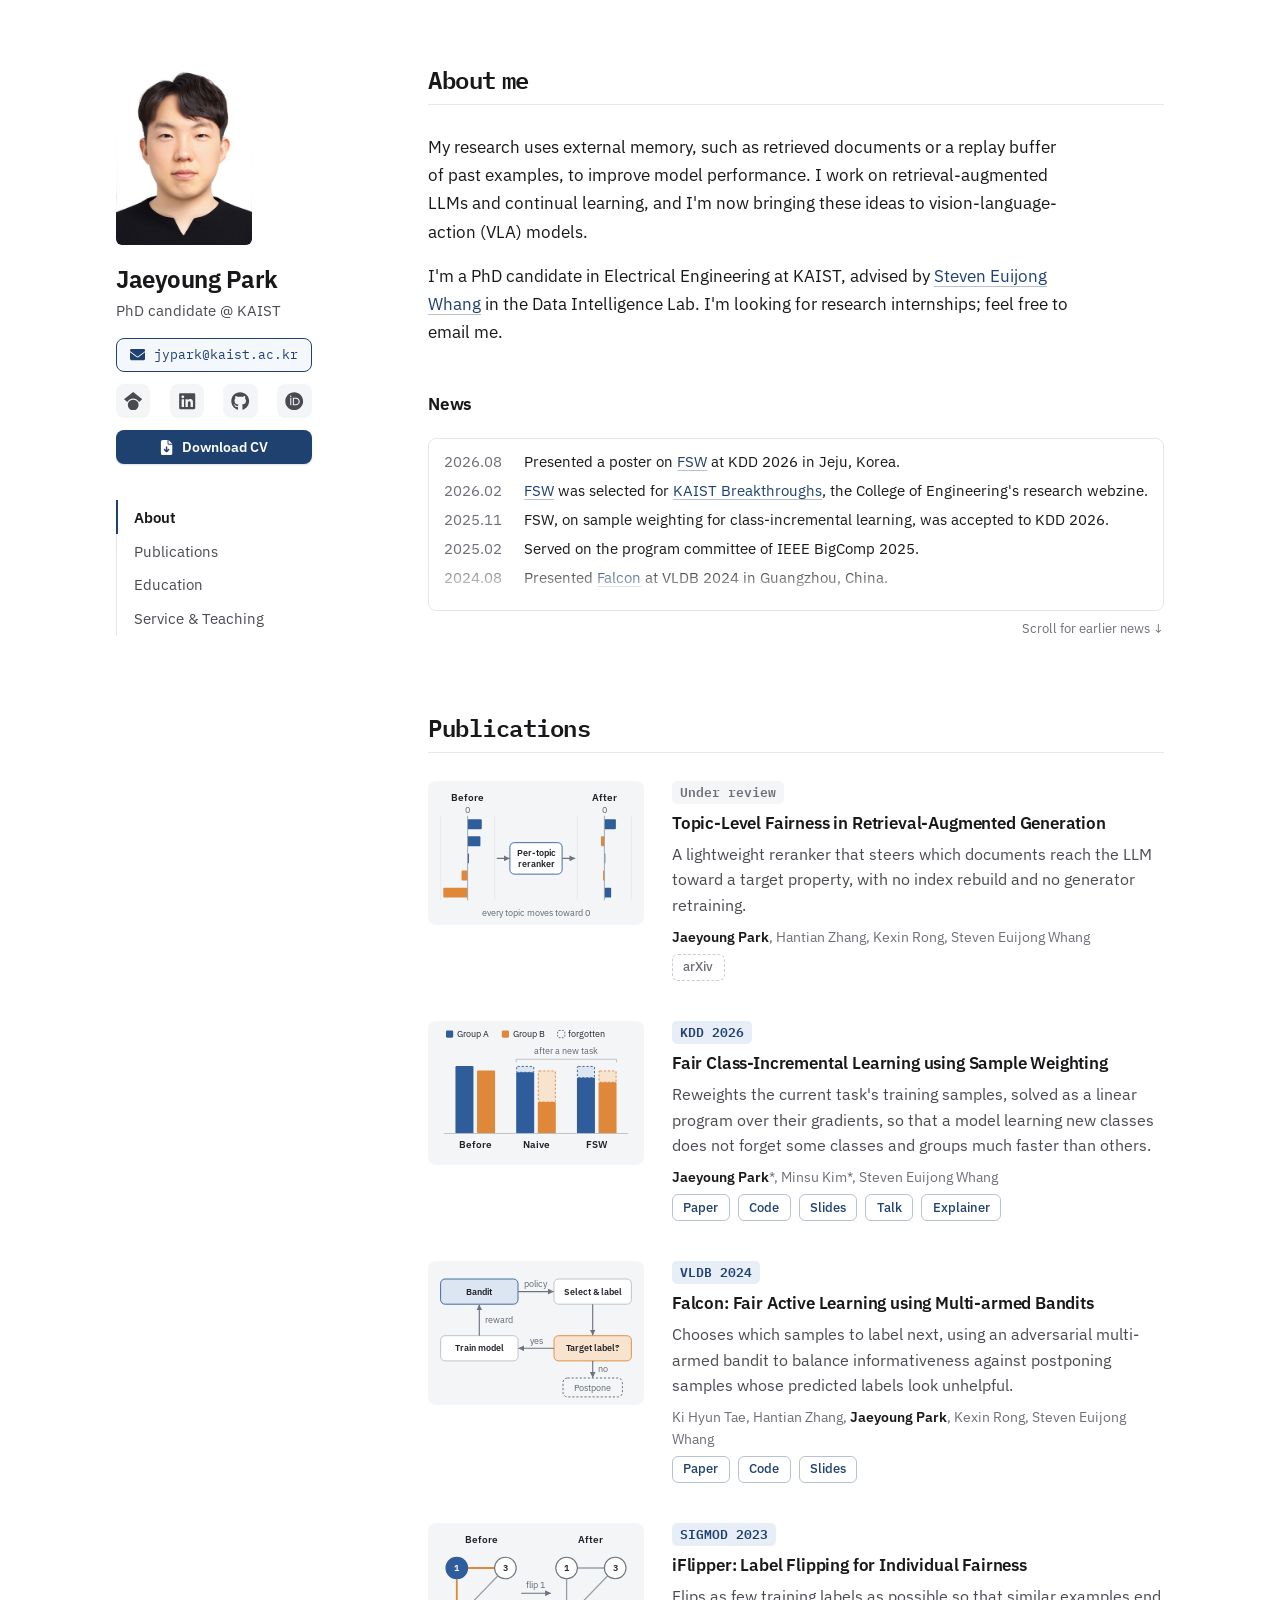
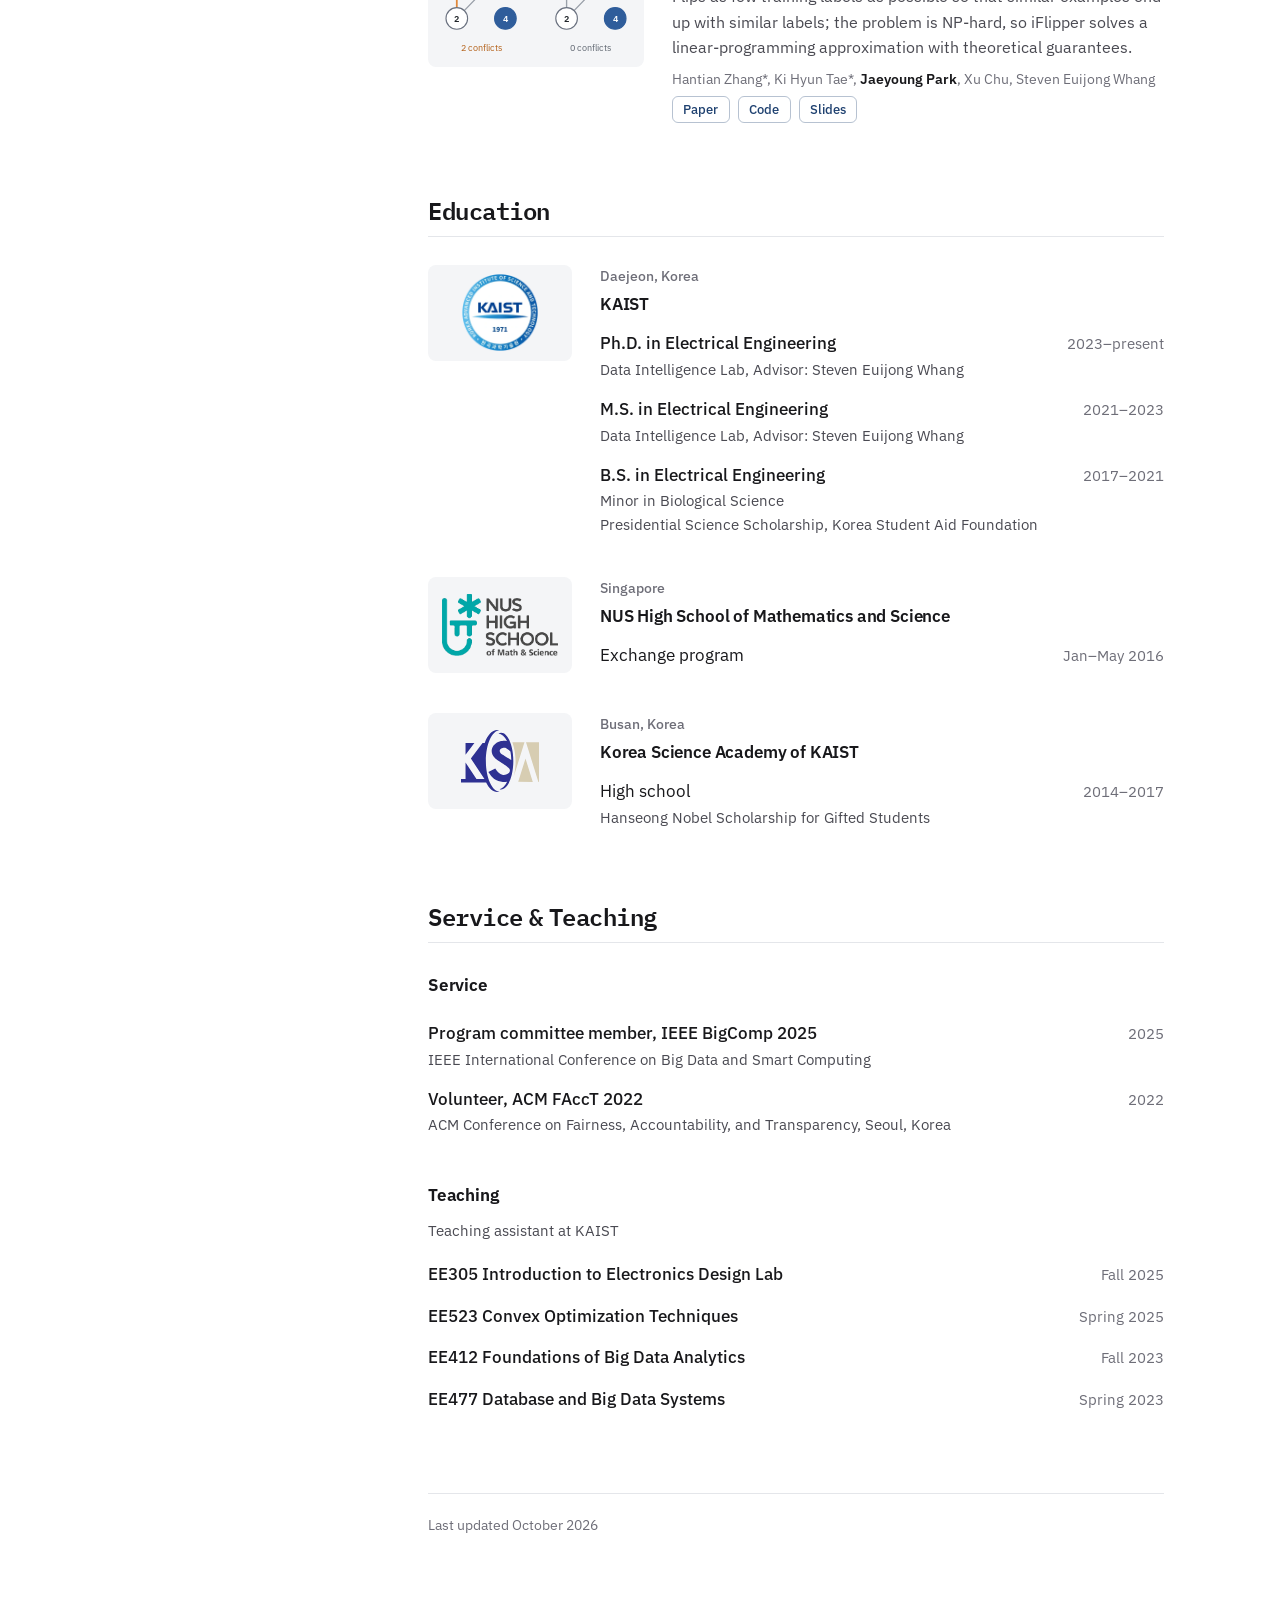
==== index.html @ 1eaceaf6 "Hand-built homepage Co-Authored-By: Claude Opus 5.5 <noreply@anthropic.com> Claude-Session: https://" ====
<!doctype html>
<html lang="en">
<head>
  <meta charset="utf-8">
  <meta name="viewport" content="width=device-width, initial-scale=1">
  <title>Jaeyoung Park</title>
  <meta name="description" content="Jaeyoung Park is a PhD candidate at KAIST using external memory to improve model performance: retrieval-augmented LLMs, continual learning, and VLA models.">
  <meta name="color-scheme" content="light">
  <link rel="canonical" href="https://jyparkkr.github.io/">
  <!-- link previews (Slack, KakaoTalk, LinkedIn, ...): the card image is images/og-card.png, 1200x630 -->
  <meta property="og:type" content="website">
  <meta property="og:url" content="https://jyparkkr.github.io/">
  <meta property="og:title" content="Jaeyoung Park">
  <meta property="og:description" content="PhD candidate at KAIST: external memory for better models, in retrieval-augmented LLMs, continual learning, and vision-language-action (VLA) models.">
  <meta property="og:image" content="https://jyparkkr.github.io/images/og-card.png">
  <meta property="og:image:width" content="1200">
  <meta property="og:image:height" content="630">
  <meta property="og:image:alt" content="Jaeyoung Park, PhD candidate @ KAIST">
  <meta name="twitter:card" content="summary_large_image">
  <link rel="icon" href="favicon-32.png" type="image/png" sizes="32x32">
  <link rel="icon" href="favicon.svg" type="image/svg+xml">
  <link rel="apple-touch-icon" href="apple-touch-icon.png">
  <link rel="preconnect" href="https://fonts.googleapis.com">
  <link rel="preconnect" href="https://fonts.gstatic.com" crossorigin>
  <link rel="stylesheet" href="https://fonts.googleapis.com/css2?family=IBM+Plex+Mono:wght@400;600&amp;family=IBM+Plex+Sans:wght@400..700&amp;display=swap">
  <link rel="stylesheet" href="style.css">
</head>
<body>
<div class="layout">

  <aside class="sidebar">
    <img class="portrait" src="images/portrait.jpg" width="330" height="440" alt="Portrait of Jaeyoung Park">
    <div class="id">
      <h1 class="name">Jaeyoung Park</h1>
      <p class="affil">PhD candidate @ KAIST</p>
      <!-- Icons: Font Awesome Free 6.7.2 by @fontawesome, https://fontawesome.com (icons licensed CC BY 4.0) -->
      <div class="contact">
        <a class="email-pill" href="https://mail.google.com/mail/u/0/?fs=1&amp;tf=cm&amp;source=mailto&amp;to=jypark@kaist.ac.kr" target="_blank" rel="noopener" title="Write me an email in Gmail"><svg viewBox="0 0 512 512" aria-hidden="true" focusable="false"><path d="M48 64C21.5 64 0 85.5 0 112c0 15.1 7.1 29.3 19.2 38.4L236.8 313.6c11.4 8.5 27 8.5 38.4 0L492.8 150.4c12.1-9.1 19.2-23.3 19.2-38.4c0-26.5-21.5-48-48-48L48 64zM0 176L0 384c0 35.3 28.7 64 64 64l384 0c35.3 0 64-28.7 64-64l0-208L294.4 339.2c-22.8 17.1-54 17.1-76.8 0L0 176z"/></svg><span>jypark@kaist.ac.kr</span></a>
        <ul class="icon-links">
        <li><a href="https://scholar.google.com/citations?user=DoZg1agAAAAJ" target="_blank" rel="noopener" aria-label="Google Scholar" title="Google Scholar"><svg viewBox="0 0 512 512" aria-hidden="true" focusable="false"><path d="M390.9 298.5c0 0 0 .1 .1 .1c9.2 19.4 14.4 41.1 14.4 64C405.3 445.1 338.5 512 256 512s-149.3-66.9-149.3-149.3c0-22.9 5.2-44.6 14.4-64h0c1.7-3.6 3.6-7.2 5.6-10.7c4.4-7.6 9.4-14.7 15-21.3c27.4-32.6 68.5-53.3 114.4-53.3c33.6 0 64.6 11.1 89.6 29.9c9.1 6.9 17.4 14.7 24.8 23.5c5.6 6.6 10.6 13.8 15 21.3c2 3.4 3.8 7 5.5 10.5zm26.4-18.8c-30.1-58.4-91-98.4-161.3-98.4s-131.2 40-161.3 98.4L0 202.7 256 0 512 202.7l-94.7 77.1z"/></svg></a></li>
        <li><a href="https://www.linkedin.com/in/jaeyoung-park-385017186/" target="_blank" rel="noopener" aria-label="LinkedIn" title="LinkedIn"><svg viewBox="0 0 448 512" aria-hidden="true" focusable="false"><path d="M416 32H31.9C14.3 32 0 46.5 0 64.3v383.4C0 465.5 14.3 480 31.9 480H416c17.6 0 32-14.5 32-32.3V64.3c0-17.8-14.4-32.3-32-32.3zM135.4 416H69V202.2h66.5V416zm-33.2-243c-21.3 0-38.5-17.3-38.5-38.5S80.9 96 102.2 96c21.2 0 38.5 17.3 38.5 38.5 0 21.3-17.2 38.5-38.5 38.5zm282.1 243h-66.4V312c0-24.8-.5-56.7-34.5-56.7-34.6 0-39.9 27-39.9 54.9V416h-66.4V202.2h63.7v29.2h.9c8.9-16.8 30.6-34.5 62.9-34.5 67.2 0 79.7 44.3 79.7 101.9V416z"/></svg></a></li>
        <li><a href="https://github.com/jyparkkr" target="_blank" rel="noopener" aria-label="GitHub" title="GitHub"><svg viewBox="0 0 496 512" aria-hidden="true" focusable="false"><path d="M165.9 397.4c0 2-2.3 3.6-5.2 3.6-3.3.3-5.6-1.3-5.6-3.6 0-2 2.3-3.6 5.2-3.6 3-.3 5.6 1.3 5.6 3.6zm-31.1-4.5c-.7 2 1.3 4.3 4.3 4.9 2.6 1 5.6 0 6.2-2s-1.3-4.3-4.3-5.2c-2.6-.7-5.5.3-6.2 2.3zm44.2-1.7c-2.9.7-4.9 2.6-4.6 4.9.3 2 2.9 3.3 5.9 2.6 2.9-.7 4.9-2.6 4.6-4.6-.3-1.9-3-3.2-5.9-2.9zM244.8 8C106.1 8 0 113.3 0 252c0 110.9 69.8 205.8 169.5 239.2 12.8 2.3 17.3-5.6 17.3-12.1 0-6.2-.3-40.4-.3-61.4 0 0-70 15-84.7-29.8 0 0-11.4-29.1-27.8-36.6 0 0-22.9-15.7 1.6-15.4 0 0 24.9 2 38.6 25.8 21.9 38.6 58.6 27.5 72.9 20.9 2.3-16 8.8-27.1 16-33.7-55.9-6.2-112.3-14.3-112.3-110.5 0-27.5 7.6-41.3 23.6-58.9-2.6-6.5-11.1-33.3 2.6-67.9 20.9-6.5 69 27 69 27 20-5.6 41.5-8.5 62.8-8.5s42.8 2.9 62.8 8.5c0 0 48.1-33.6 69-27 13.7 34.7 5.2 61.4 2.6 67.9 16 17.7 25.8 31.5 25.8 58.9 0 96.5-58.9 104.2-114.8 110.5 9.2 7.9 17 22.9 17 46.4 0 33.7-.3 75.4-.3 83.6 0 6.5 4.6 14.4 17.3 12.1C428.2 457.8 496 362.9 496 252 496 113.3 383.5 8 244.8 8zM97.2 352.9c-1.3 1-1 3.3.7 5.2 1.6 1.6 3.9 2.3 5.2 1 1.3-1 1-3.3-.7-5.2-1.6-1.6-3.9-2.3-5.2-1zm-10.8-8.1c-.7 1.3.3 2.9 2.3 3.9 1.6 1 3.6.7 4.3-.7.7-1.3-.3-2.9-2.3-3.9-2-.6-3.6-.3-4.3.7zm32.4 35.6c-1.6 1.3-1 4.3 1.3 6.2 2.3 2.3 5.2 2.6 6.5 1 1.3-1.3.7-4.3-1.3-6.2-2.2-2.3-5.2-2.6-6.5-1zm-11.4-14.7c-1.6 1-1.6 3.6 0 5.9 1.6 2.3 4.3 3.3 5.6 2.3 1.6-1.3 1.6-3.9 0-6.2-1.4-2.3-4-3.3-5.6-2z"/></svg></a></li>
        <li><a href="https://orcid.org/0009-0003-7583-0586" target="_blank" rel="noopener" aria-label="ORCID" title="ORCID"><svg viewBox="0 0 512 512" aria-hidden="true" focusable="false"><path d="M294.75 188.19h-45.92V342h47.47c67.62 0 83.12-51.34 83.12-76.91 0-41.64-26.54-76.9-84.67-76.9zM256 8C119 8 8 119 8 256s111 248 248 248 248-111 248-248S393 8 256 8zm-80.79 360.76h-29.84v-207.5h29.84zm-14.92-231.14a19.57 19.57 0 1 1 19.57-19.57 19.64 19.64 0 0 1-19.57 19.57zM300 369h-81V161.26h80.6c76.73 0 110.44 54.83 110.44 103.85C410 318.39 368.38 369 300 369z"/></svg></a></li>
        </ul>
        <a class="cv-button" href="files/cv.pdf"><svg viewBox="0 0 384 512" aria-hidden="true" focusable="false"><path d="M64 0C28.7 0 0 28.7 0 64L0 448c0 35.3 28.7 64 64 64l256 0c35.3 0 64-28.7 64-64l0-288-128 0c-17.7 0-32-14.3-32-32L224 0 64 0zM256 0l0 128 128 0L256 0zM216 232l0 102.1 31-31c9.4-9.4 24.6-9.4 33.9 0s9.4 24.6 0 33.9l-72 72c-9.4 9.4-24.6 9.4-33.9 0l-72-72c-9.4-9.4-9.4-24.6 0-33.9s24.6-9.4 33.9 0l31 31L168 232c0-13.3 10.7-24 24-24s24 10.7 24 24z"/></svg><span>Download CV</span></a>
      </div>
    </div>
    <nav class="outline" aria-label="Sections">
      <ol>
        <li><a href="#about">About</a></li>
        <li><a href="#publications">Publications</a></li>
        <li><a href="#education">Education</a></li>
        <li><a href="#service-teaching">Service &amp; Teaching</a></li>
      </ol>
    </nav>
  </aside>

  <!-- the same outline, as a bar that stays at the top on narrow screens -->
  <nav class="outline-bar" aria-label="Sections">
      <ol>
        <li><a href="#about">About</a></li>
        <li><a href="#publications">Publications</a></li>
        <li><a href="#education">Education</a></li>
        <li><a href="#service-teaching">Service &amp; Teaching</a></li>
      </ol>
  </nav>

  <main class="content">

    <section id="about" aria-labelledby="about-h">
      <h2 id="about-h">About me</h2>
      <p>My research uses external memory, such as retrieved documents or a replay buffer of past examples, to improve model performance. I work on retrieval-augmented LLMs and continual learning, and I'm now bringing these ideas to vision-language-action (VLA) models.</p>
      <p>I'm a PhD candidate in Electrical Engineering at KAIST, advised by <a href="https://stevenwhang.com">Steven Euijong Whang</a> in the Data Intelligence Lab. I'm looking for research internships; feel free to email me.</p>

      <h3 class="sub">News</h3>
      <!-- To add news: put a new <li> at the top of the list (newest first). -->
      <div class="news-box">
        <ul class="news" tabindex="0" aria-label="News, newest first">
          <li><span class="date">2026.08</span><span class="text">Presented a poster on <a href="https://doi.org/10.1145/3770854.3780167">FSW</a> at KDD 2026 in Jeju, Korea.</span></li>
          <li><span class="date">2026.02</span><span class="text"><a href="https://doi.org/10.1145/3770854.3780167">FSW</a> was selected for <a href="https://breakthroughs.kaist.ac.kr/sub02/view/id/11180">KAIST Breakthroughs</a>, the College of Engineering's research webzine.</span></li>
          <li><span class="date">2025.11</span><span class="text">FSW, on sample weighting for class-incremental learning, was accepted to KDD 2026.</span></li>
          <li><span class="date">2025.02</span><span class="text">Served on the program committee of IEEE BigComp 2025.</span></li>
          <li><span class="date">2024.08</span><span class="text">Presented <a href="files/VLDB2024_Falcon.pdf">Falcon</a> at VLDB 2024 in Guangzhou, China.</span></li>
          <li><span class="date">2024.01</span><span class="text"><a href="https://doi.org/10.14778/3641204.3641207">Falcon</a>, on active learning with multi-armed bandits, was published in PVLDB.</span></li>
          <li><span class="date">2023.06</span><span class="text"><a href="https://doi.org/10.1145/3588688">iFlipper</a>, on label flipping, appeared at SIGMOD 2023.</span></li>
          <li><span class="date">2023.03</span><span class="text">Started my Ph.D. at KAIST after finishing my M.S. in the same lab.</span></li>
          <li><span class="date">2022.06</span><span class="text">Volunteered at ACM FAccT 2022 in Seoul, Korea.</span></li>
          <li><span class="date">2021.03</span><span class="text">Joined the Data Intelligence Lab for my M.S., after a B.S. in Electrical Engineering at KAIST.</span></li>
        </ul>
      </div>
      <p class="news-hint" aria-hidden="true">Scroll for earlier news ↓</p>
    </section>

    <section id="publications" aria-labelledby="publications-h">
      <h2 id="publications-h">Publications</h2>
      <!-- Each figure is a 480x320 (3:2) image in images/papers/; any image file works in the same box. -->
      <!-- arXiv version is processing. When it is out, link the title, the figure and the arXiv label to https://arxiv.org/abs/XXXX.XXXXX -->
      <article class="tile-row paper">
        <div class="thumb"><img src="images/papers/rag.svg" width="480" height="320" alt="Per-topic disparities before and after a per-topic reranker; every topic moves toward 0." loading="lazy"></div>
        <div class="tile-text">
          <p class="venue pending">Under review</p>
          <h3 class="item-title">Topic-Level Fairness in Retrieval-Augmented Generation</h3>
          <p class="gist">A lightweight reranker that steers which documents reach the LLM toward a target property, with no index rebuild and no generator retraining.</p>
          <p class="authors"><span class="me">Jaeyoung Park</span>, Hantian Zhang, Kexin Rong, Steven Euijong Whang</p>
          <ul class="plinks">
            <li><span class="nolink">arXiv</span></li>
          </ul>
        </div>
      </article>
      <article class="tile-row paper">
        <a class="thumb" href="https://doi.org/10.1145/3770854.3780167" tabindex="-1" aria-hidden="true"><img src="images/papers/fsw.svg" width="480" height="320" alt="After a new task, naive training makes group B forget far more than group A; with FSW both forget about the same." loading="lazy"></a>
        <div class="tile-text">
          <p class="venue">KDD 2026</p>
          <h3 class="item-title"><a href="https://doi.org/10.1145/3770854.3780167">Fair Class-Incremental Learning using Sample Weighting</a></h3>
          <p class="gist">Reweights the current task's training samples, solved as a linear program over their gradients, so that a model learning new classes does not forget some classes and groups much faster than others.</p>
          <p class="authors"><span class="me">Jaeyoung Park</span>*, Minsu Kim*, Steven Euijong Whang</p>
          <ul class="plinks">
            <li><a href="https://doi.org/10.1145/3770854.3780167">Paper</a></li>
            <li><a href="https://github.com/jyparkkr/FSW">Code</a></li>
            <li><a href="files/KDD2026_FSW.pdf">Slides</a></li>
            <li><a href="https://youtu.be/pYOXpeLNNe4">Talk</a></li>
            <li><a href="https://breakthroughs.kaist.ac.kr/sub02/view/id/11180">Explainer</a></li>
          </ul>
        </div>
      </article>
      <article class="tile-row paper">
        <a class="thumb" href="https://doi.org/10.14778/3641204.3641207" tabindex="-1" aria-hidden="true"><img src="images/papers/falcon.svg" width="480" height="320" alt="A bandit picks the selection policy; selected samples are labeled, samples with an unwanted label are postponed, and the trained model rewards the bandit." loading="lazy"></a>
        <div class="tile-text">
          <p class="venue">VLDB 2024</p>
          <h3 class="item-title"><a href="https://doi.org/10.14778/3641204.3641207">Falcon: Fair Active Learning using Multi-armed Bandits</a></h3>
          <p class="gist">Chooses which samples to label next, using an adversarial multi-armed bandit to balance informativeness against postponing samples whose predicted labels look unhelpful.</p>
          <p class="authors">Ki Hyun Tae, Hantian Zhang, <span class="me">Jaeyoung Park</span>, Kexin Rong, Steven Euijong Whang</p>
          <ul class="plinks">
            <li><a href="https://doi.org/10.14778/3641204.3641207">Paper</a></li>
            <li><a href="https://github.com/khtae8250/Falcon">Code</a></li>
            <li><a href="files/VLDB2024_Falcon.pdf">Slides</a></li>
          </ul>
        </div>
      </article>
      <article class="tile-row paper">
        <a class="thumb" href="https://doi.org/10.1145/3588688" tabindex="-1" aria-hidden="true"><img src="images/papers/iflipper.svg" width="480" height="320" alt="Similar examples are connected; flipping one label removes both conflicts between connected examples with different labels." loading="lazy"></a>
        <div class="tile-text">
          <p class="venue">SIGMOD 2023</p>
          <h3 class="item-title"><a href="https://doi.org/10.1145/3588688">iFlipper: Label Flipping for Individual Fairness</a></h3>
          <p class="gist">Flips as few training labels as possible so that similar examples end up with similar labels; the problem is NP-hard, so iFlipper solves a linear-programming approximation with theoretical guarantees.</p>
          <p class="authors">Hantian Zhang*, Ki Hyun Tae*, <span class="me">Jaeyoung Park</span>, Xu Chu, Steven Euijong Whang</p>
          <ul class="plinks">
            <li><a href="https://doi.org/10.1145/3588688">Paper</a></li>
            <li><a href="https://github.com/khtae8250/iFlipper">Code</a></li>
            <li><a href="files/SIGMOD2023_iFlipper.pdf">Slides</a></li>
          </ul>
        </div>
      </article>
    </section>

    <section id="education" aria-labelledby="education-h">
      <h2 id="education-h">Education</h2>
      <!-- Logos live in images/logos/ and sit in the same 3:2 box as the paper figures. -->
      <article class="tile-row school">
        <div class="thumb logo-tile"><img src="images/logos/kaist.webp" alt="" loading="lazy"></div>
        <div class="tile-text">
          <p class="meta">Daejeon, Korea</p>
          <h4 class="item-title">KAIST</h4>
          <ul class="list">
        <li>
          <div class="line"><span class="what">Ph.D. in Electrical Engineering</span><span class="when">2023–present</span></div>
          <p class="detail">Data Intelligence Lab, Advisor: Steven Euijong Whang</p>
        </li>
        <li>
          <div class="line"><span class="what">M.S. in Electrical Engineering</span><span class="when">2021–2023</span></div>
          <p class="detail">Data Intelligence Lab, Advisor: Steven Euijong Whang</p>
        </li>
        <li>
          <div class="line"><span class="what">B.S. in Electrical Engineering</span><span class="when">2017–2021</span></div>
          <p class="detail">Minor in Biological Science</p>
          <p class="detail">Presidential Science Scholarship, Korea Student Aid Foundation</p>
        </li>
          </ul>
        </div>
      </article>
      <article class="tile-row school">
        <div class="thumb logo-tile"><img src="images/logos/nush.png" alt="" loading="lazy"></div>
        <div class="tile-text">
          <p class="meta">Singapore</p>
          <h4 class="item-title">NUS High School of Mathematics and Science</h4>
          <ul class="list">
        <li class="plain">
          <div class="line"><span class="what">Exchange program</span><span class="when">Jan–May 2016</span></div>
        </li>
          </ul>
        </div>
      </article>
      <article class="tile-row school">
        <div class="thumb logo-tile" style="--logo: 64%"><img src="images/logos/ksa.svg" alt="" loading="lazy"></div>
        <div class="tile-text">
          <p class="meta">Busan, Korea</p>
          <h4 class="item-title">Korea Science Academy of KAIST</h4>
          <ul class="list">
        <li class="plain">
          <div class="line"><span class="what">High school</span><span class="when">2014–2017</span></div>
          <p class="detail">Hanseong Nobel Scholarship for Gifted Students</p>
        </li>
          </ul>
        </div>
      </article>
    </section>

    <section id="service-teaching" aria-labelledby="service-teaching-h">
      <h2 id="service-teaching-h">Service &amp; Teaching</h2>

      <h3 class="sub first">Service</h3>
      <!-- To add a review or committee role, copy one <li> block to the top of this list. -->
      <ul class="list">
        <li>
          <div class="line"><span class="what">Program committee member, IEEE BigComp 2025</span><span class="when">2025</span></div>
          <p class="detail">IEEE International Conference on Big Data and Smart Computing</p>
        </li>
        <li>
          <div class="line"><span class="what">Volunteer, ACM FAccT 2022</span><span class="when">2022</span></div>
          <p class="detail">ACM Conference on Fairness, Accountability, and Transparency, Seoul, Korea</p>
        </li>
      </ul>

      <h3 class="sub">Teaching</h3>
      <p class="lead">Teaching assistant at KAIST</p>
      <ul class="list">
        <li>
          <div class="line"><span class="what">EE305 Introduction to Electronics Design Lab</span><span class="when">Fall 2025</span></div>
        </li>
        <li>
          <div class="line"><span class="what">EE523 Convex Optimization Techniques</span><span class="when">Spring 2025</span></div>
        </li>
        <li>
          <div class="line"><span class="what">EE412 Foundations of Big Data Analytics</span><span class="when">Fall 2023</span></div>
        </li>
        <li>
          <div class="line"><span class="what">EE477 Database and Big Data Systems</span><span class="when">Spring 2023</span></div>
        </li>
      </ul>
    </section>

    <footer class="foot">Last updated October 2026</footer>
  </main>
</div>

<script>
  // Highlight the section you're reading in the outline.
  (function () {
    var sections = Array.prototype.slice.call(document.querySelectorAll('main section[id]'));
    var links = Array.prototype.slice.call(document.querySelectorAll('.outline a, .outline-bar a'));
    function update() {
      var current = sections[0];
      var line = window.innerHeight * 0.3;
      sections.forEach(function (s) { if (s.getBoundingClientRect().top <= line) current = s; });
      if (window.innerHeight + window.scrollY >= document.documentElement.scrollHeight - 2) current = sections[sections.length - 1];
      links.forEach(function (a) {
        if (a.getAttribute('href') === '#' + current.id) a.setAttribute('aria-current', 'true');
        else a.removeAttribute('aria-current');
      });
    }
    var bar = document.querySelector('.outline-bar ol');
    function reveal() {
      if (!bar || !bar.offsetParent) return;
      var a = bar.querySelector('a[aria-current="true"]');
      if (!a) return;
      var l = a.offsetLeft, r = l + a.offsetWidth;
      if (l < bar.scrollLeft) bar.scrollLeft = l - 16;
      else if (r > bar.scrollLeft + bar.clientWidth) bar.scrollLeft = r - bar.clientWidth + 16;
    }
    // phone bar: fade the edge that hides more labels
    function barState() {
      if (!bar) return;
      var max = bar.scrollWidth - bar.clientWidth;
      bar.classList.toggle('more-right', bar.scrollLeft < max - 2);
      bar.classList.toggle('more-left', bar.scrollLeft > 2);
    }
    window.addEventListener('scroll', function () { update(); reveal(); barState(); }, { passive: true });
    window.addEventListener('resize', function () { update(); barState(); });
    if (bar) bar.addEventListener('scroll', barState, { passive: true });
    update();
    barState();

    // News: fade and hint show only while there are earlier items below.
    var list = document.querySelector('.news');
    var box = document.querySelector('.news-box');
    var hint = document.querySelector('.news-hint');
    function newsState() {
      var more = list.scrollTop + list.clientHeight < list.scrollHeight - 2;
      box.classList.toggle('at-end', !more);
      hint.classList.toggle('hidden', !more);
    }
    if (list) {
      list.addEventListener('scroll', newsState, { passive: true });
      window.addEventListener('resize', newsState);
      newsState();
    }
  })();
</script>
</body>
</html>
---- style.css ----
/* Jaeyoung Park: one-page site.
   A sidebar holds the profile and an outline of the page; the outline marks the section being read.
   IBM Plex Sans for text, IBM Plex Mono for the section titles and the email address,
   one accent (blue-black ink), white page, same-size 3:2 figure panels. */

:root {
  --font-body: "IBM Plex Sans", system-ui, -apple-system, "Segoe UI", Roboto, "Helvetica Neue", Arial, sans-serif;
  --font-mono: "IBM Plex Mono", ui-monospace, SFMono-Regular, Menlo, Consolas, "Liberation Mono", monospace;
  /* section titles (About me, Publications, ...); set to var(--font-body) for Plex Sans titles */
  --font-head: var(--font-mono);
  --paper: #FFFFFF;
  --ink: #18181B;
  --ink-2: #4A4A52;
  --ink-3: #6E6E78;
  --accent: #1F4170;
  --accent-line: rgba(31, 65, 112, 0.32);
  --rule: #E4E6EA;
  --panel: #F4F5F7;
  --side: 15rem;
  --col-gap: 4.5rem;
  --main: 46rem;
  --fig: 13.5rem;
  --fig-gap: 1.75rem;
  color-scheme: light;
}

*, *::before, *::after { box-sizing: border-box; }

html {
  -webkit-text-size-adjust: 100%;
  text-size-adjust: 100%;
  scroll-padding-top: 2rem;
}

@media (prefers-reduced-motion: no-preference) {
  html { scroll-behavior: smooth; }
}

body {
  margin: 0;
  background: var(--paper);
  color: var(--ink);
  font-family: var(--font-body);
  font-size: 1.0625rem;
  line-height: 1.65;
  -webkit-font-smoothing: antialiased;
  text-rendering: optimizeLegibility;
}

/* ---------- links ---------- */

a {
  color: var(--accent);
  text-decoration-line: underline;
  text-decoration-thickness: 1px;
  text-underline-offset: 0.22em;
  text-decoration-color: var(--accent-line);
  transition: text-decoration-color 120ms ease, color 120ms ease;
}

a:hover { text-decoration-color: currentColor; }

:focus-visible {
  outline: 2px solid var(--accent);
  outline-offset: 3px;
  border-radius: 2px;
}

/* ---------- layout: sidebar + content ---------- */

.layout {
  display: grid;
  grid-template-columns: var(--side) minmax(0, var(--main));
  column-gap: var(--col-gap);
  align-items: start;
  max-width: calc(var(--side) + var(--col-gap) + var(--main) + 4rem);
  margin: 0 auto;
  padding: 0 2rem;
}

/* ---------- sidebar ---------- */

.sidebar {
  position: sticky;
  top: 0;
  height: 100vh;
  height: 100dvh;
  overflow-y: auto;
  padding: 4rem 0 2rem;
}

.portrait {
  display: block;
  width: 8.5rem;
  height: auto;
  aspect-ratio: 3 / 4;
  object-fit: cover;
  border-radius: 6px;
}

.name {
  margin: 1.25rem 0 0.35rem;
  font-size: 1.5rem;
  font-weight: 650;
  line-height: 1.2;
  letter-spacing: -0.02em;
}

.affil {
  margin: 0;
  font-size: 0.9375rem;
  line-height: 1.5;
  color: var(--ink-2);
}

/* email, profile icons and CV stack as one column of equal width */
.contact {
  display: inline-grid;
  row-gap: 0.75rem;
  margin-top: 1rem;
}

/* email: an outlined button that opens a Gmail draft */
.email-pill {
  display: flex;
  align-items: center;
  gap: 0.55rem;
  padding: 0.42rem 0.8rem;
  border: 1.5px solid var(--accent);
  border-radius: 8px;
  background: #F4F7FB;
  color: var(--accent);
  font-family: var(--font-mono);
  font-size: 0.8125rem;
  line-height: 1.4;
  text-decoration: none;
  transition: background-color 120ms ease;
}

.email-pill:hover { background: #E7EEF7; }

.email-pill svg,
.cv-button svg {
  flex: none;
  width: 0.95rem;
  height: 0.95rem;
  fill: currentColor;
}

/* profile icons: Google Scholar, LinkedIn, GitHub, ORCID */
.icon-links {
  list-style: none;
  margin: 0;
  padding: 0;
  display: flex;
  justify-content: space-between;
  gap: 0.45rem;
}

.icon-links a {
  display: flex;
  align-items: center;
  justify-content: center;
  width: 2.15rem;
  height: 2.15rem;
  border-radius: 8px;
  background: var(--panel);
  color: var(--ink-2);
  text-decoration: none;
  transition: background-color 120ms ease, color 120ms ease;
}

.icon-links a:hover {
  background: #E7EEF7;
  color: var(--accent);
}

.icon-links svg {
  width: 1.15rem;
  height: 1.15rem;
  fill: currentColor;
}

/* CV: the one filled button on the page */
.cv-button {
  display: flex;
  align-items: center;
  justify-content: center;
  gap: 0.5rem;
  padding: 0.5rem 1rem;
  border-radius: 8px;
  background: var(--accent);
  color: #FFFFFF;
  font-size: 0.875rem;
  font-weight: 600;
  line-height: 1.3;
  text-decoration: none;
  box-shadow: 0 1px 2px rgba(16, 24, 40, 0.14);
  transition: background-color 120ms ease;
}

.cv-button:hover { background: #172F52; }

/* the outline: a thin guide line, with the current section marked in the accent color */
.outline { margin-top: 2.25rem; }

.outline ol {
  list-style: none;
  margin: 0;
  padding: 0;
  border-left: 1px solid var(--rule);
}

.outline a {
  display: block;
  margin-left: -1px;
  padding: 0.4rem 0 0.4rem 1rem;
  border-left: 2px solid transparent;
  color: var(--ink-2);
  font-size: 0.9375rem;
  line-height: 1.4;
  text-decoration: none;
}

.outline a:hover { color: var(--accent); }

.outline a[aria-current="true"] {
  color: var(--ink);
  font-weight: 600;
  border-left-color: var(--accent);
}

/* the narrow-screen version of the outline; hidden on wide screens */
.outline-bar { display: none; }

/* ---------- content ---------- */

.content {
  min-width: 0;
  padding: 4rem 0 5rem;
}

section + section { margin-top: 4.5rem; }

h2 {
  margin: 0 0 1.75rem;
  padding-bottom: 0.65rem;
  border-bottom: 1px solid var(--rule);
  font-family: var(--font-head);
  font-size: 1.5rem;
  font-weight: 600;
  line-height: 1.25;
  letter-spacing: -0.02em;
  word-spacing: -0.3em; /* a monospace space is a full letter wide; this closes up "About me" */
}

#about > p {
  margin: 0 0 1rem;
  max-width: 40rem;
}

h3.sub {
  margin: 2.75rem 0 1.25rem;
  font-size: 1.0625rem;
  font-weight: 650;
  letter-spacing: -0.01em;
}

h3.sub.first { margin-top: 0; }

.lead {
  margin: -0.6rem 0 1rem;
  font-size: 0.9375rem;
  color: var(--ink-2);
}

/* ---------- news: a compact list that scrolls inside a box about five lines tall ---------- */

.news-box {
  position: relative;
  border: 1px solid var(--rule);
  border-radius: 8px;
  padding: 0.55rem 0.4rem 0.55rem 0.95rem;
}

.news {
  list-style: none;
  margin: 0;
  padding: 0 0.5rem 0 0;
  max-height: 9.6rem;
  overflow-y: auto;
  overscroll-behavior: contain;
  font-size: 0.9375rem;
  line-height: 1.55;
  scrollbar-width: thin;
  scrollbar-color: #C9CCD3 transparent;
}

.news:focus-visible { outline-offset: 4px; }

.news li {
  display: grid;
  grid-template-columns: 4.25rem minmax(0, 1fr);
  column-gap: 0.75rem;
  padding: 0.18rem 0;
}

.news .date {
  color: var(--ink-3);
  font-variant-numeric: tabular-nums;
}

/* fade at the bottom while earlier items are hidden below */
.news-box::after {
  content: "";
  position: absolute;
  left: 1px;
  right: 1rem;
  bottom: 0.55rem;
  height: 2.25rem;
  background: linear-gradient(rgba(255, 255, 255, 0), var(--paper));
  pointer-events: none;
  transition: opacity 150ms ease;
}

.news-box.at-end::after { opacity: 0; }

/* right-aligned to the edge of the news box (the intro's 40rem line length does not apply here) */
#about .news-hint {
  max-width: none;
  margin: 0.45rem 0 0;
  font-size: 0.8125rem;
  color: var(--ink-3);
  text-align: right;
}

.news-hint.hidden { visibility: hidden; }

/* ---------- figure and logo rows (publications, education) ---------- */

.tile-row {
  display: grid;
  grid-template-columns: var(--fig) minmax(0, 1fr);
  column-gap: var(--fig-gap);
  align-items: start;
}

.tile-row + .tile-row { margin-top: 2.5rem; }

.thumb {
  display: block;
  aspect-ratio: 3 / 2;
  background: var(--panel);
  border-radius: 8px;
  overflow: hidden;
  transition: box-shadow 120ms ease;
}

a.thumb:hover { box-shadow: 0 0 0 2px var(--accent-line); }

.thumb img {
  display: block;
  width: 100%;
  height: 100%;
  object-fit: contain;
}

.thumb.logo-tile {
  display: flex;
  align-items: center;
  justify-content: center;
}

/* --logo lets a heavy logo be set a little smaller so all of them look the same size */
.thumb.logo-tile img {
  width: auto;
  height: auto;
  max-width: var(--logo, 80%);
  max-height: var(--logo, 80%);
}

.meta {
  margin: 0 0 0.3rem;
  font-size: 0.875rem;
  font-weight: 500;
  color: var(--ink-3);
}

/* venue: a small tag above each paper title, grey while under review */
.venue {
  width: fit-content;
  margin: 0 0 0.5rem;
  padding: 0.1rem 0.5rem;
  border-radius: 5px;
  background: #E8EEF7;
  color: var(--accent);
  font-family: var(--font-mono);
  font-size: 0.8125rem;
  font-weight: 600;
  line-height: 1.5;
}

.venue.pending {
  background: var(--panel);
  color: var(--ink-3);
}

/* schools: logo panels two-thirds the size of the paper figures */
.school { --fig: 9rem; }

.item-title {
  margin: 0 0 0.4rem;
  font-size: 1.0625rem;
  font-weight: 600;
  line-height: 1.4;
  letter-spacing: -0.01em;
}

.item-title a {
  color: var(--ink);
  text-decoration-color: transparent;
}

.item-title a:hover {
  color: var(--accent);
  text-decoration-color: var(--accent-line);
}

.gist {
  margin: 0 0 0.5rem;
  font-size: 1rem;
  line-height: 1.6;
  color: var(--ink-2);
}

.authors {
  margin: 0 0 0.35rem;
  font-size: 0.875rem;
  line-height: 1.55;
  color: var(--ink-3);
}

.authors .me {
  color: var(--ink);
  font-weight: 600;
}

/* paper links: small outlined buttons, like the email box in the sidebar */
.plinks {
  list-style: none;
  margin: 0.15rem 0 0;
  padding: 0;
  display: flex;
  flex-wrap: wrap;
  gap: 0.5rem;
}

.plinks a,
.plinks .nolink {
  display: block;
  padding: 0.22rem 0.65rem;
  border: 1px solid var(--accent-line);
  border-radius: 6px;
  font-size: 0.8125rem;
  font-weight: 500;
  line-height: 1.4;
  text-decoration: none;
  transition: background-color 120ms ease, border-color 120ms ease;
}

.plinks a:hover {
  background: #E7EEF7;
  border-color: var(--accent);
}

/* a link whose target is not out yet: grey, dashed */
.nolink { color: var(--ink-3); }
.plinks .nolink { border-style: dashed; border-color: #C9CCD3; }

/* ---------- lists with dates on the right (education, service, teaching) ---------- */

.list {
  list-style: none;
  margin: 0;
  padding: 0;
}

.tile-row .list { margin-top: 0.8rem; }

.list li + li { margin-top: 0.85rem; }

.line {
  display: flex;
  justify-content: space-between;
  align-items: baseline;
  gap: 1rem;
}

.line .what { font-weight: 500; }

/* lines that describe rather than name a degree (Exchange program, High school) stay in regular weight */
.list li.plain .what { font-weight: 400; }

.line .when {
  flex: none;
  font-size: 0.9375rem;
  color: var(--ink-3);
  font-variant-numeric: tabular-nums;
}

.list .detail {
  margin: 0.1rem 0 0;
  font-size: 0.9375rem;
  line-height: 1.5;
  color: var(--ink-2);
}

.foot {
  margin-top: 5rem;
  padding-top: 1.25rem;
  border-top: 1px solid var(--rule);
  font-size: 0.875rem;
  color: var(--ink-3);
}

/* ---------- narrower screens: profile on top, outline as a bar fixed to the top ---------- */

@media (max-width: 64rem) {
  html { scroll-padding-top: 3.75rem; }

  .layout {
    display: block;
    max-width: calc(var(--main) + 2.5rem);
    padding: 0 1.25rem;
  }

  .sidebar {
    position: static;
    height: auto;
    overflow: visible;
    padding: 2.25rem 0 0;
    display: grid;
    grid-template-columns: 6rem minmax(0, 1fr);
    column-gap: 1.25rem;
    align-items: center;
  }

  .portrait { width: 6rem; }
  .name { margin-top: 0; }
  .sidebar .outline { display: none; }

  .outline-bar {
    display: block;
    position: sticky;
    top: 0;
    z-index: 10;
    margin: 1.75rem -1.25rem 0;
    padding: 0 1.25rem;
    background: var(--paper);
    border-bottom: 1px solid var(--rule);
  }

  .outline-bar ol {
    position: relative;
    list-style: none;
    margin: 0;
    padding: 0;
    display: flex;
    gap: 1.4rem;
    overflow-x: auto;
    white-space: nowrap;
    scrollbar-width: none;
  }

  .outline-bar a {
    display: block;
    padding: 0.8rem 0 0.7rem;
    border-bottom: 2px solid transparent;
    color: var(--ink-2);
    font-size: 0.9375rem;
    text-decoration: none;
  }

  .outline-bar a[aria-current="true"] {
    color: var(--ink);
    font-weight: 600;
    border-bottom-color: var(--accent);
  }

  .content { padding-top: 2.5rem; }
}

@media (max-width: 40rem) {
  body { font-size: 1rem; }

  .sidebar { grid-template-columns: 5rem minmax(0, 1fr); column-gap: 1rem; }
  .outline-bar ol { gap: 0.95rem; }
  .outline-bar a { font-size: 0.875rem; }

  /* when the labels don't all fit, fade the side that hides more */
  .outline-bar ol.more-right {
    -webkit-mask-image: linear-gradient(to right, #000 calc(100% - 2.5rem), transparent);
    mask-image: linear-gradient(to right, #000 calc(100% - 2.5rem), transparent);
  }
  .outline-bar ol.more-left {
    -webkit-mask-image: linear-gradient(to right, transparent, #000 2.5rem);
    mask-image: linear-gradient(to right, transparent, #000 2.5rem);
  }
  .outline-bar ol.more-left.more-right {
    -webkit-mask-image: linear-gradient(to right, transparent, #000 2.5rem, #000 calc(100% - 2.5rem), transparent);
    mask-image: linear-gradient(to right, transparent, #000 2.5rem, #000 calc(100% - 2.5rem), transparent);
  }
  .news { max-height: 12rem; }
  .news li { grid-template-columns: 3.9rem minmax(0, 1fr); column-gap: 0.6rem; }
  .portrait { width: 5rem; }
  .name { font-size: 1.375rem; }

  .tile-row { grid-template-columns: minmax(0, 1fr); }
  .tile-row + .tile-row { margin-top: 2.5rem; }
  .thumb { max-width: 24rem; margin-bottom: 1rem; }
  .school .thumb { max-width: 9rem; }

  /* papers: a small figure beside the venue and title, the rest full width below */
  .tile-row.paper {
    grid-template-columns: 8.5rem minmax(0, 1fr);
    column-gap: 0.9rem;
  }
  .tile-row.paper .tile-text { display: contents; }
  .tile-row.paper .thumb {
    grid-column: 1;
    grid-row: 1 / span 2;
    max-width: none;
    margin: 0;
  }
  .tile-row.paper .venue,
  .tile-row.paper .item-title { grid-column: 2; }
  .tile-row.paper .gist,
  .tile-row.paper .authors,
  .tile-row.paper .plinks { grid-column: 1 / -1; }
  .tile-row.paper .gist { margin-top: 0.75rem; }

  /* a little taller, easier to tap */
  .plinks a,
  .plinks .nolink { padding: 0.32rem 0.75rem; }

  h2 { font-size: 1.3rem; }
  section + section { margin-top: 3.5rem; }
}

/* narrow phones (about 360px wide): a slightly smaller figure leaves more room for the title */
@media (max-width: 24rem) {
  .tile-row.paper {
    grid-template-columns: 7rem minmax(0, 1fr);
    column-gap: 0.8rem;
  }
}

@media print {
  .outline, .outline-bar { display: none; }
  .layout { display: block; max-width: none; padding: 0; }
  .sidebar { position: static; height: auto; padding: 0; }
  a { text-decoration: none; color: inherit; }
}

@media (prefers-reduced-motion: reduce) {
  a, .thumb { transition: none; }
}
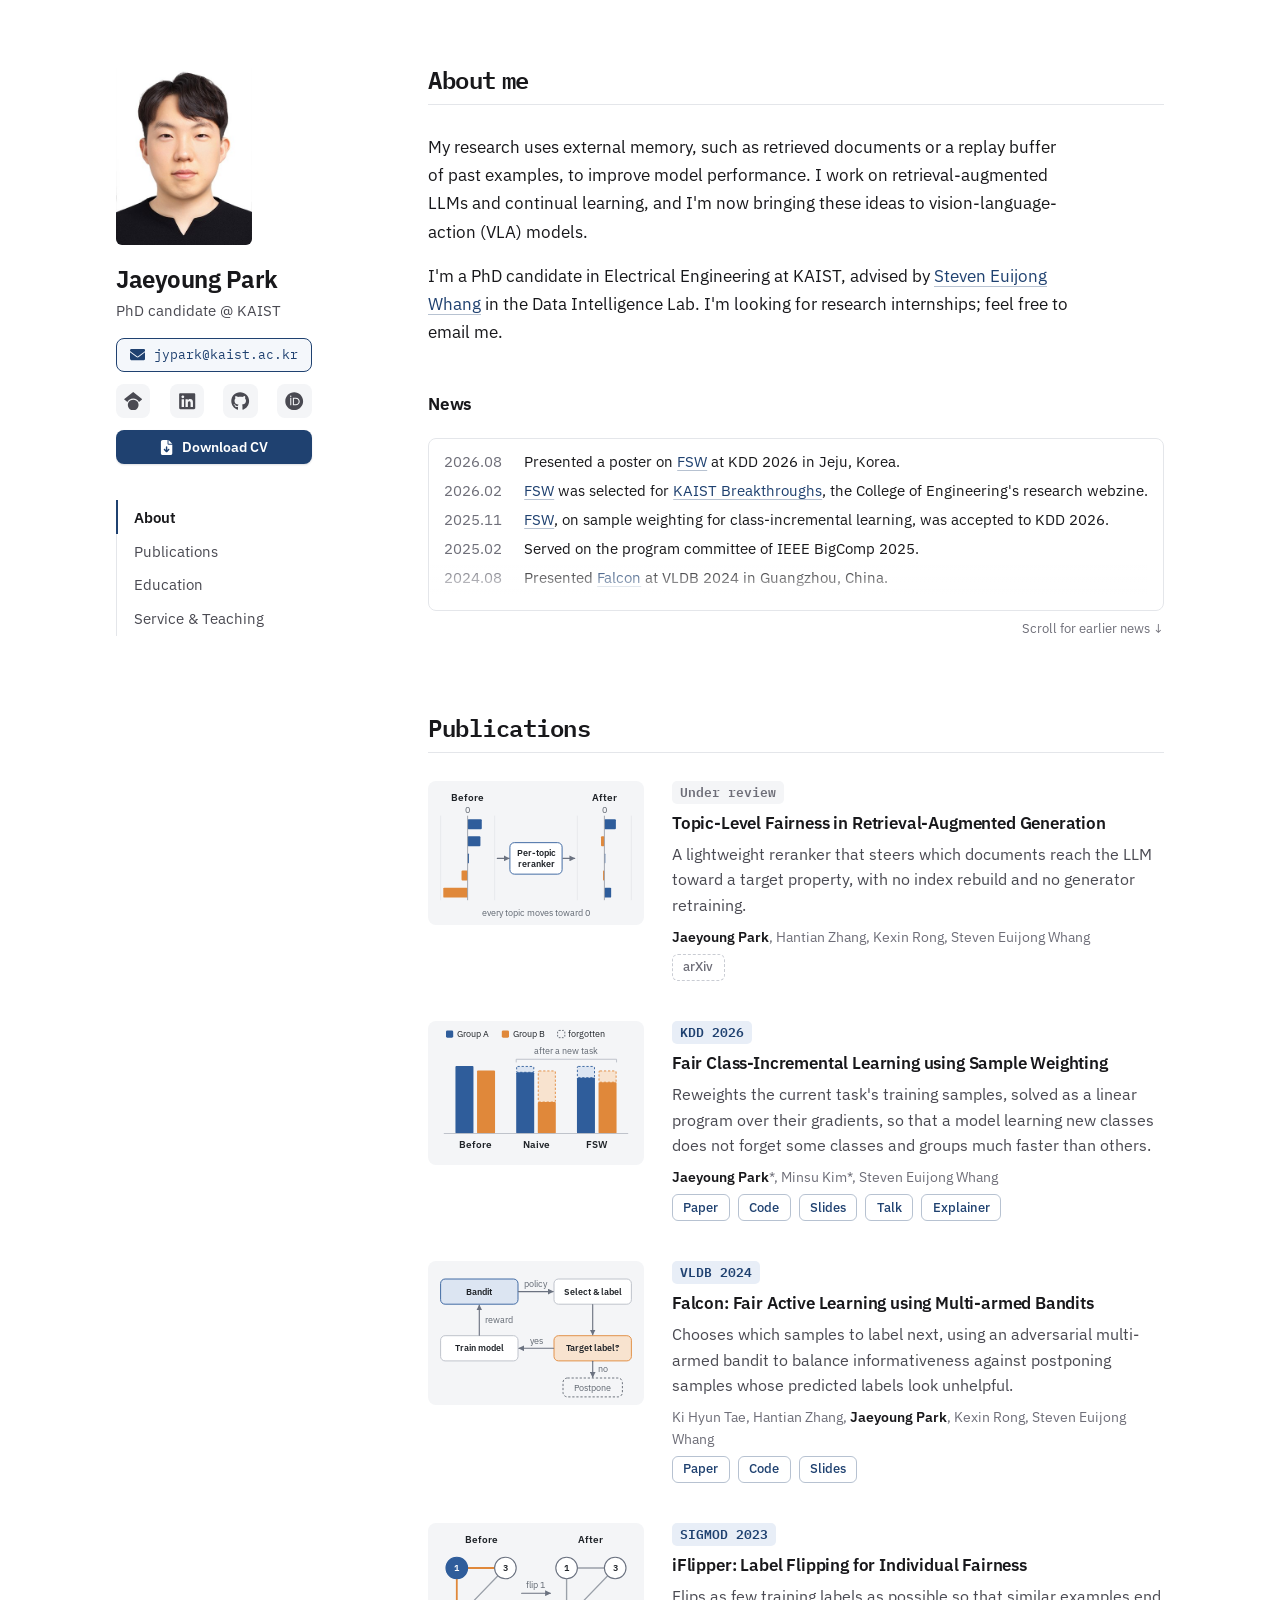
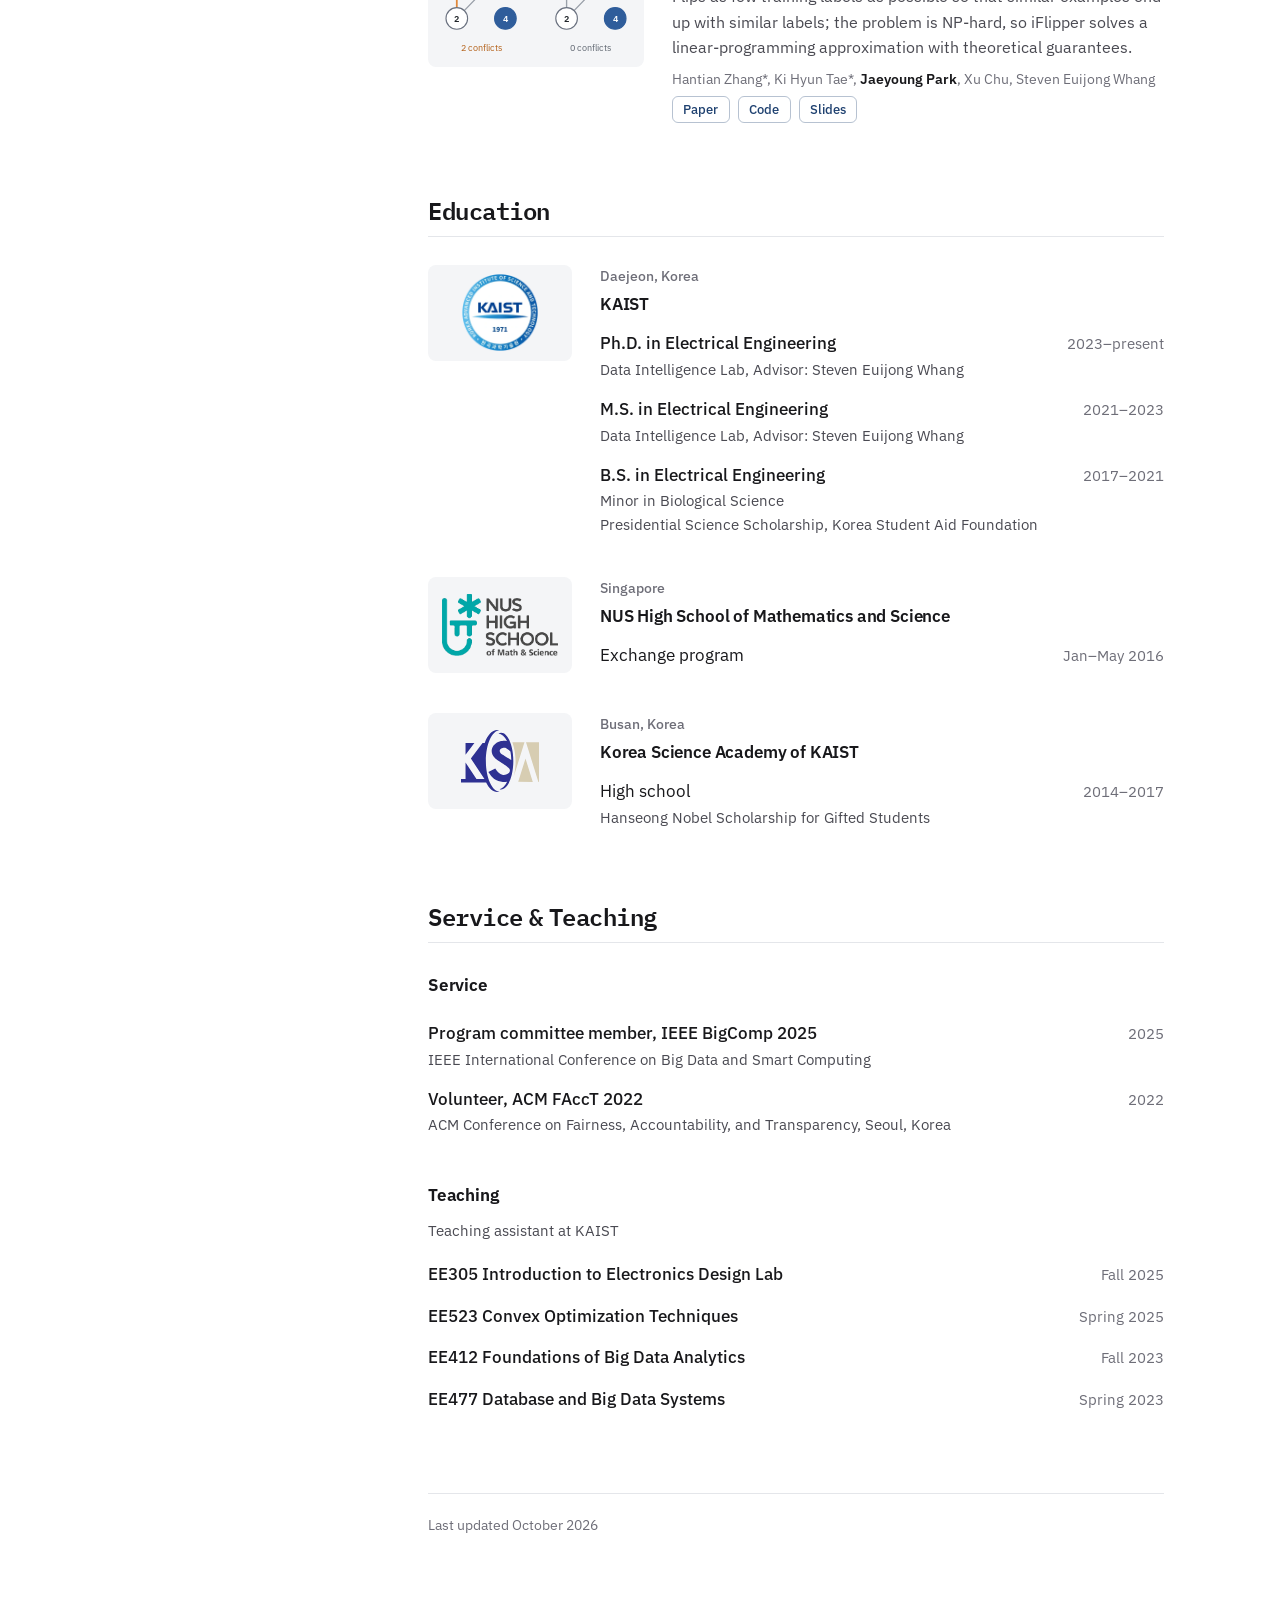
==== commit 37c259cd: "Update homepage" ====
--- a/index.html
+++ b/index.html
@@ -78,7 +78,7 @@
         <ul class="news" tabindex="0" aria-label="News, newest first">
           <li><span class="date">2026.08</span><span class="text">Presented a poster on <a href="https://doi.org/10.1145/3770854.3780167">FSW</a> at KDD 2026 in Jeju, Korea.</span></li>
           <li><span class="date">2026.02</span><span class="text"><a href="https://doi.org/10.1145/3770854.3780167">FSW</a> was selected for <a href="https://breakthroughs.kaist.ac.kr/sub02/view/id/11180">KAIST Breakthroughs</a>, the College of Engineering's research webzine.</span></li>
-          <li><span class="date">2025.11</span><span class="text">FSW, on sample weighting for class-incremental learning, was accepted to KDD 2026.</span></li>
+          <li><span class="date">2025.11</span><span class="text"><a href="https://doi.org/10.1145/3770854.3780167">FSW</a>, on sample weighting for class-incremental learning, was accepted to KDD 2026.</span></li>
           <li><span class="date">2025.02</span><span class="text">Served on the program committee of IEEE BigComp 2025.</span></li>
           <li><span class="date">2024.08</span><span class="text">Presented <a href="files/VLDB2024_Falcon.pdf">Falcon</a> at VLDB 2024 in Guangzhou, China.</span></li>
           <li><span class="date">2024.01</span><span class="text"><a href="https://doi.org/10.14778/3641204.3641207">Falcon</a>, on active learning with multi-armed bandits, was published in PVLDB.</span></li>
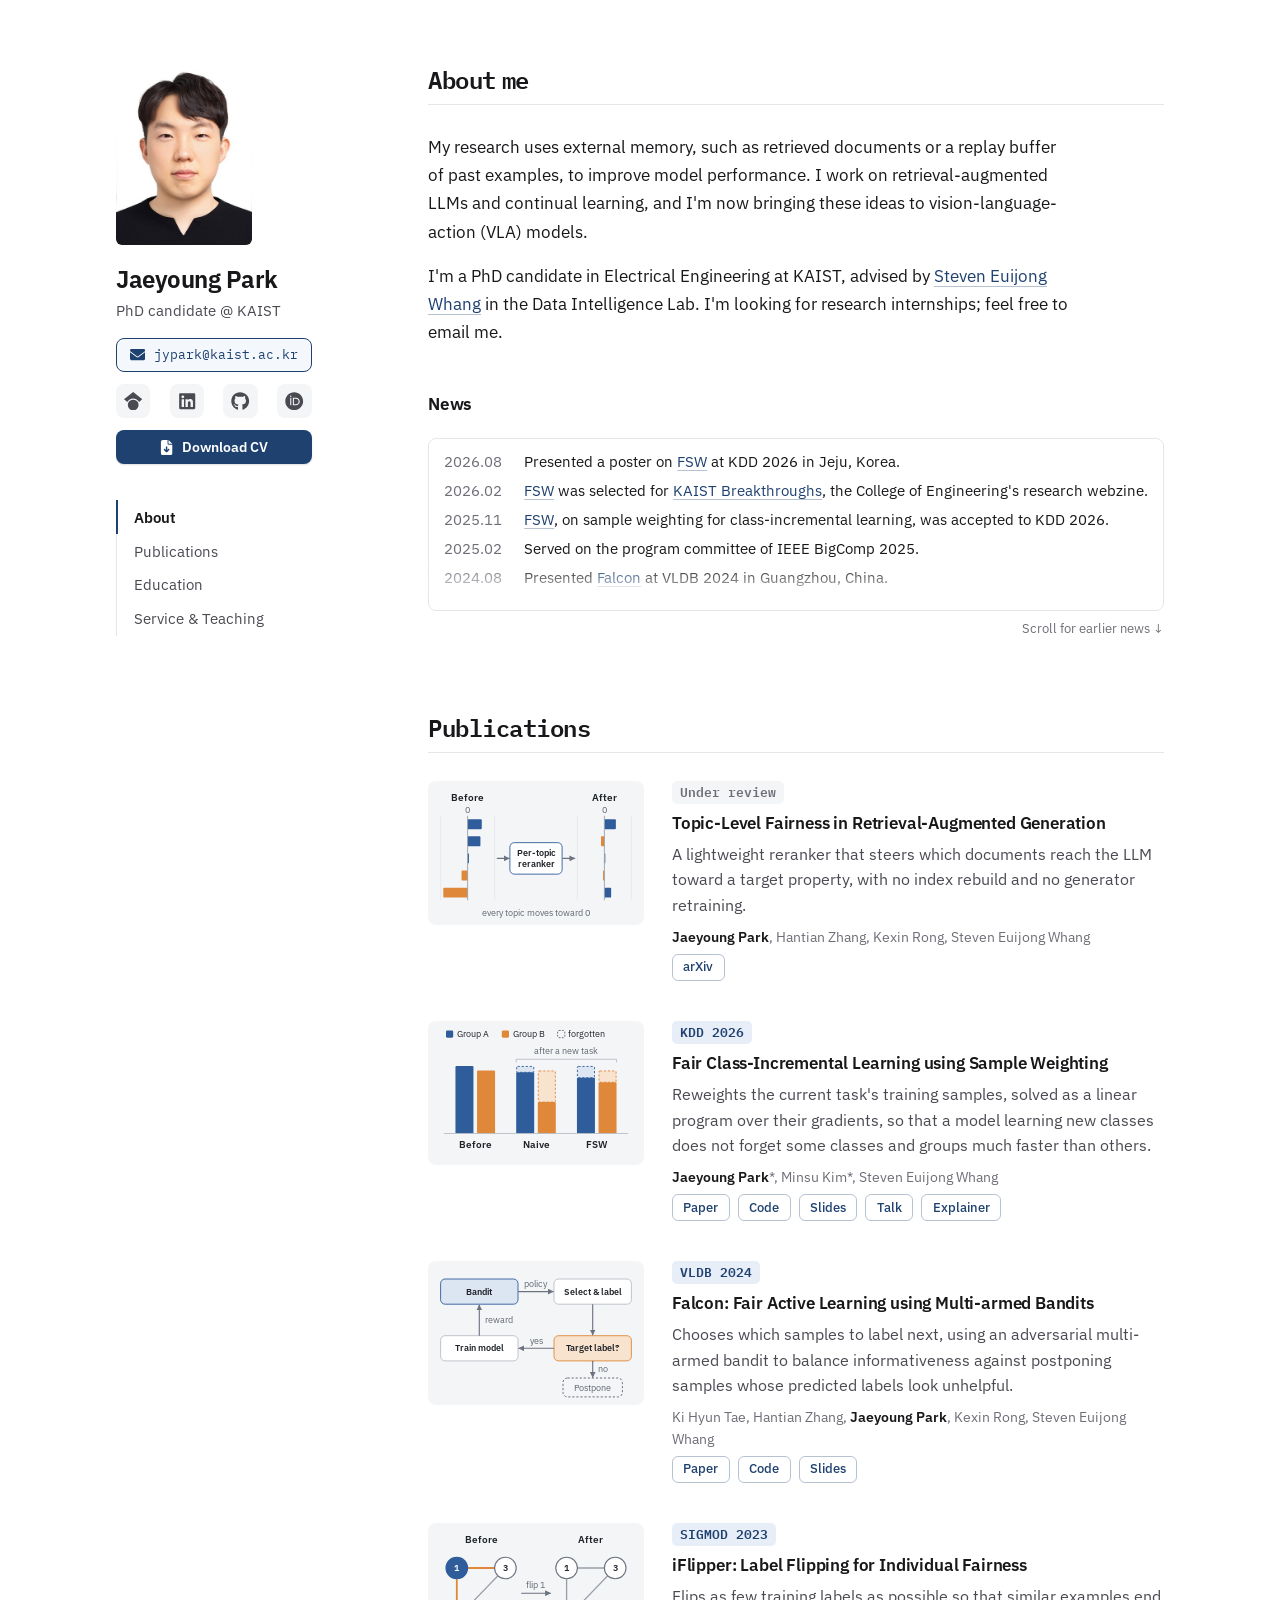
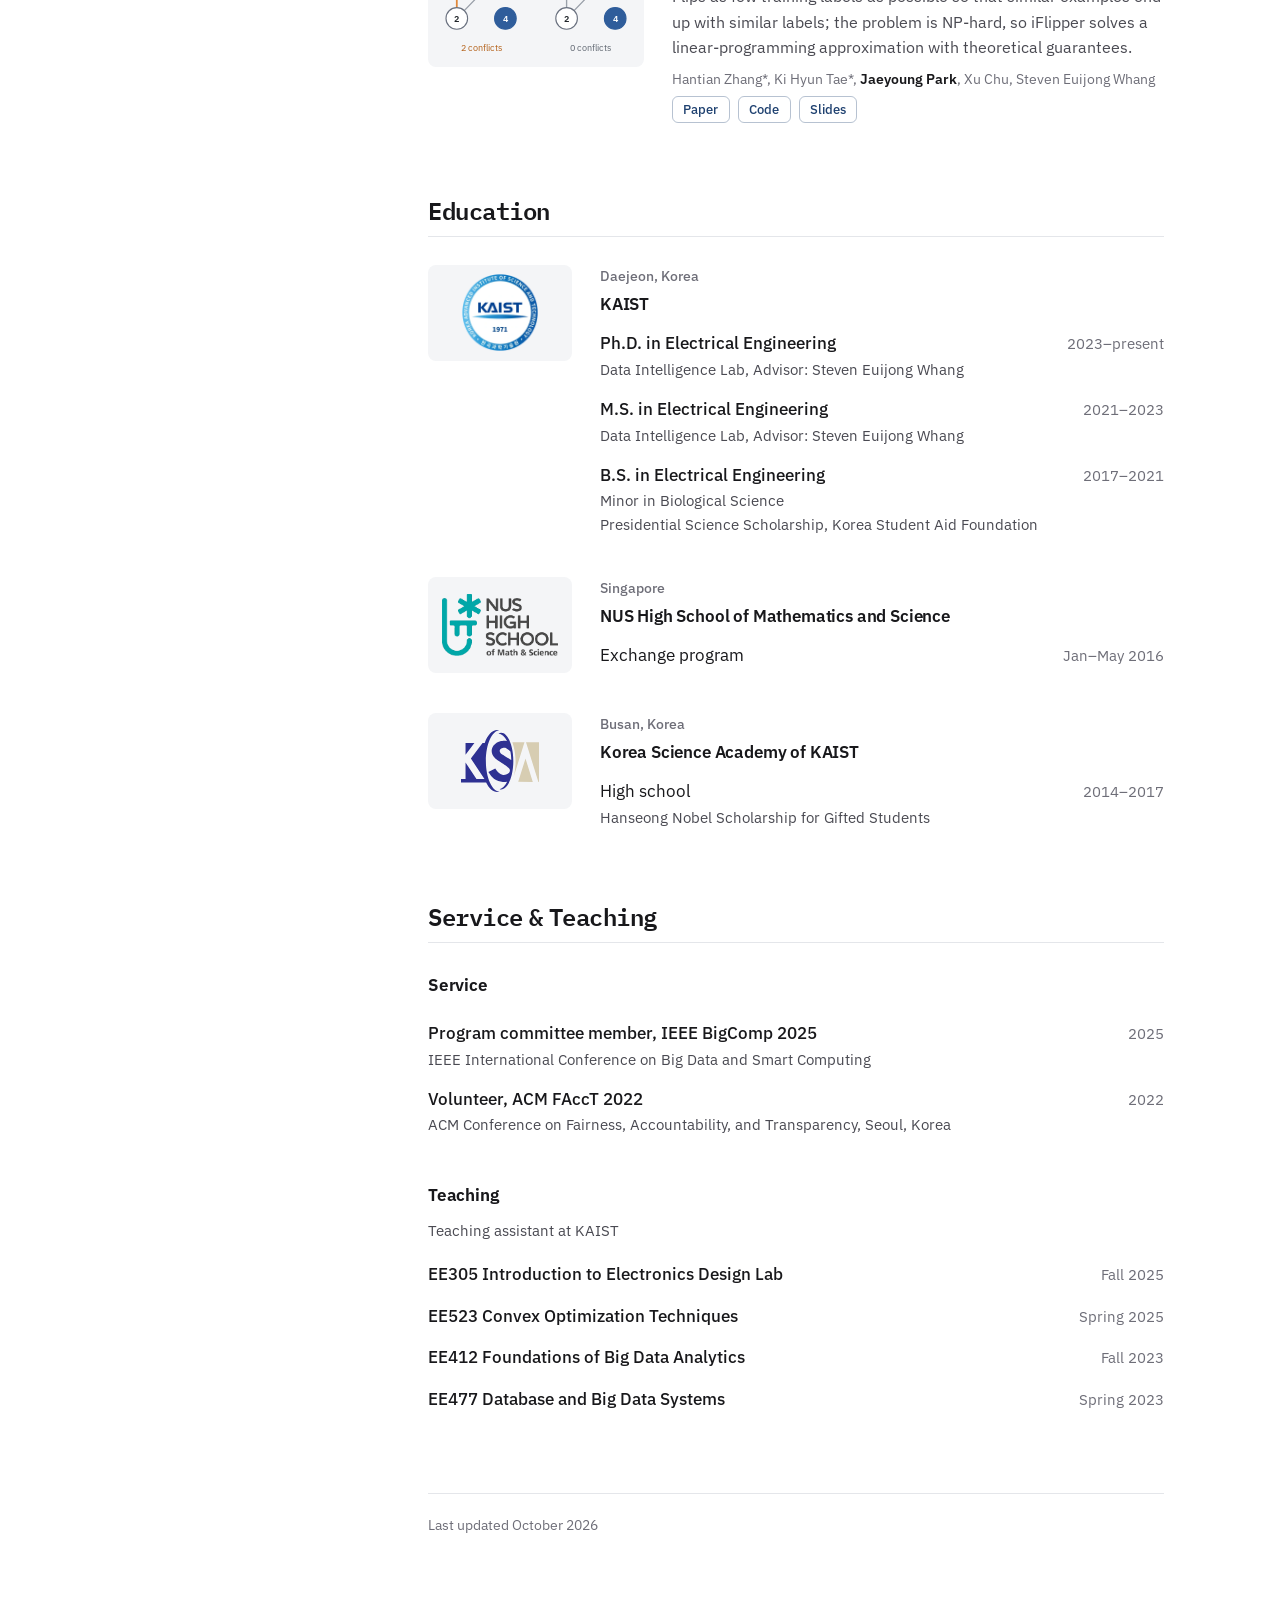
==== commit 6de5f1fd: "Add arXiv link for Topic-Level Fairness in RAG" ====
--- a/index.html
+++ b/index.html
@@ -103,7 +103,7 @@
           <p class="gist">A lightweight reranker that steers which documents reach the LLM toward a target property, with no index rebuild and no generator retraining.</p>
           <p class="authors"><span class="me">Jaeyoung Park</span>, Hantian Zhang, Kexin Rong, Steven Euijong Whang</p>
           <ul class="plinks">
-            <li><span class="nolink">arXiv</span></li>
+            <li><a href="https://arxiv.org/abs/2610.34683">arXiv</a></li>
           </ul>
         </div>
       </article>
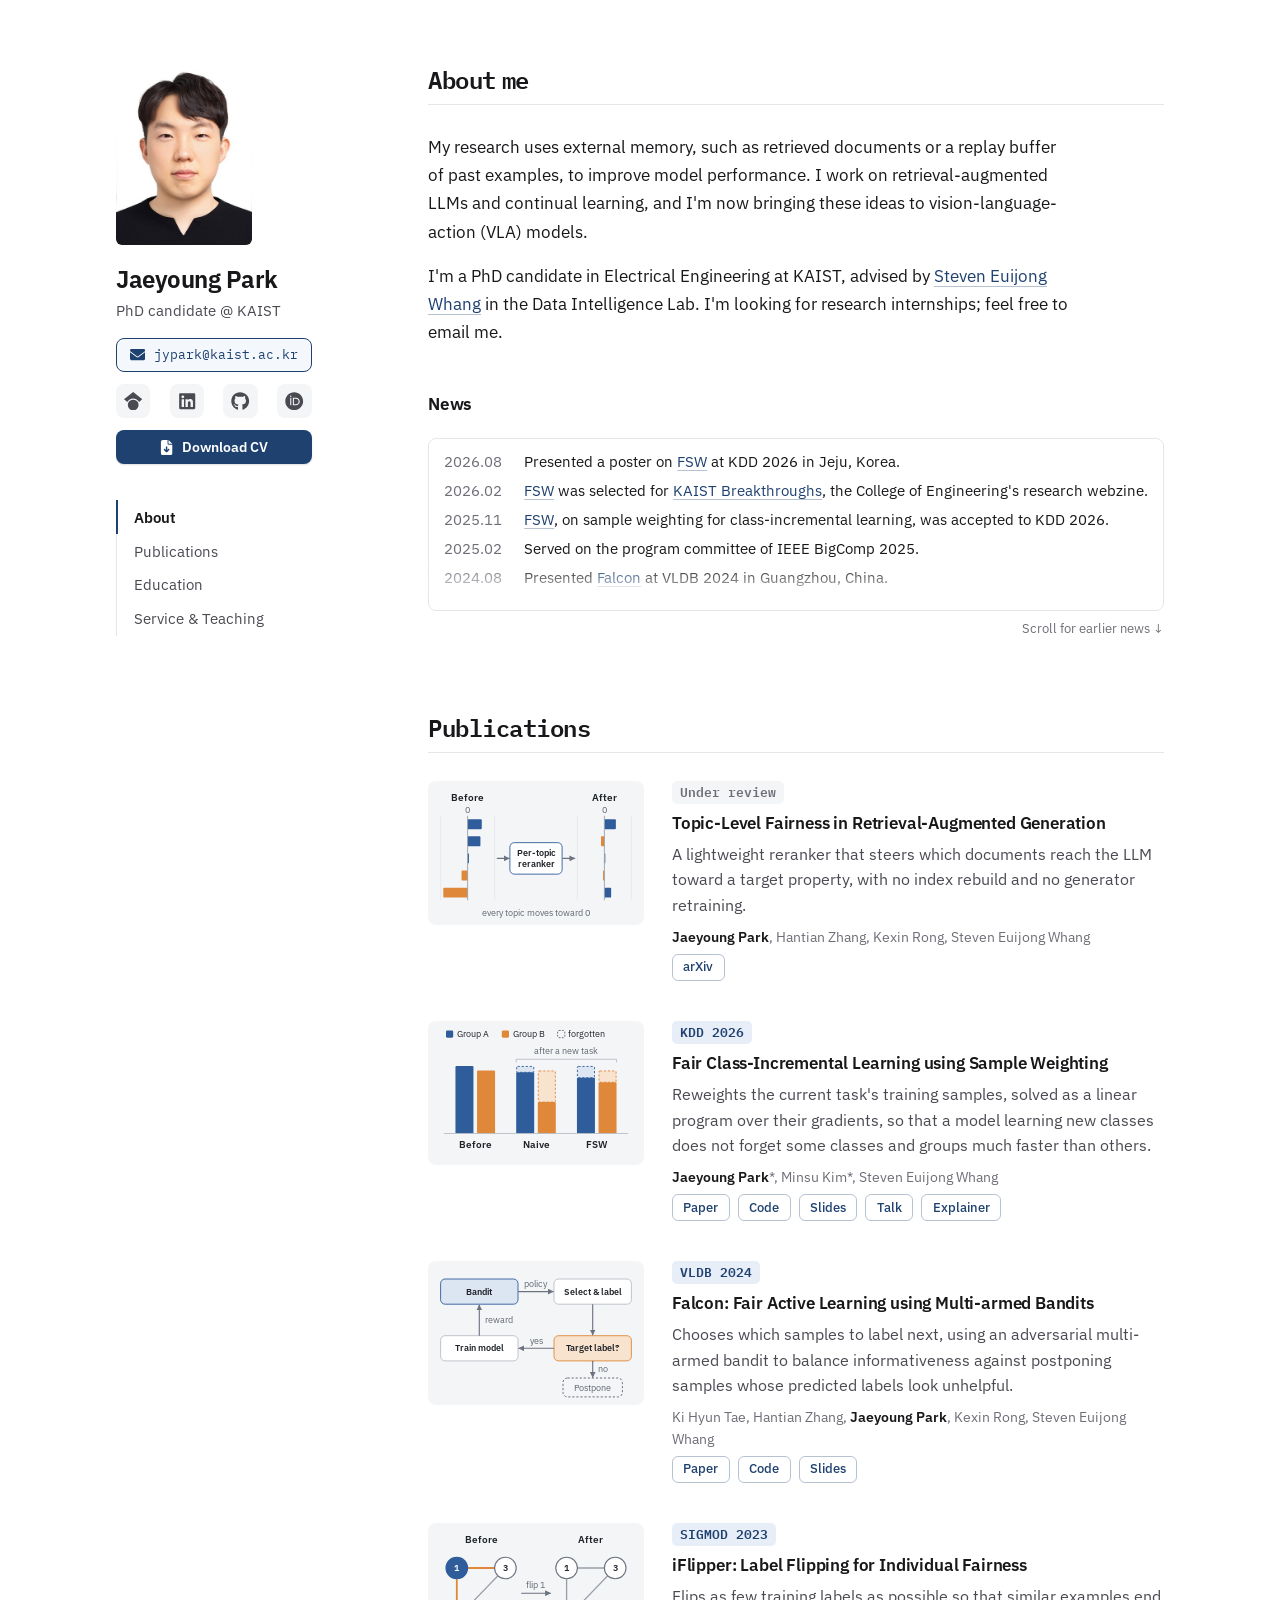
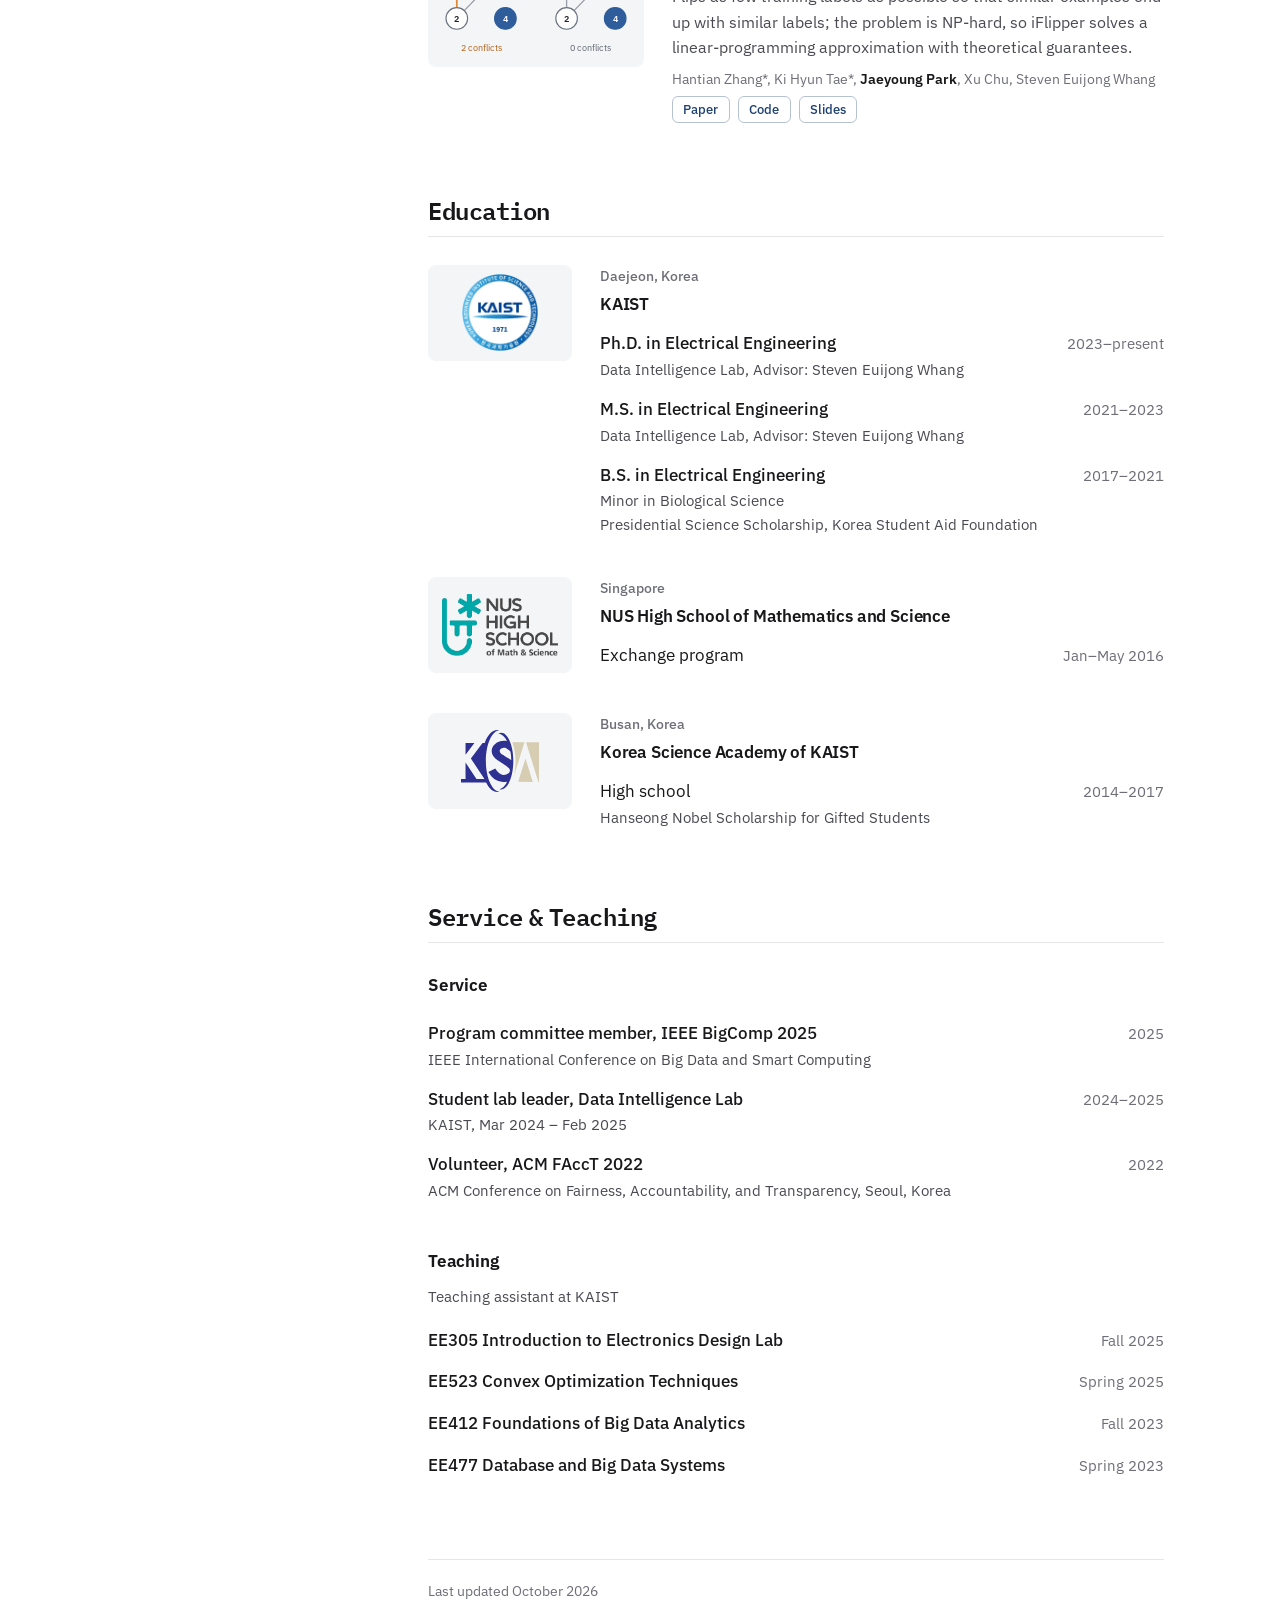
==== commit 692871f7: "Add lab leader to News, Service, and CV" ====
--- a/index.html
+++ b/index.html
@@ -81,6 +81,7 @@
           <li><span class="date">2025.11</span><span class="text"><a href="https://doi.org/10.1145/3770854.3780167">FSW</a>, on sample weighting for class-incremental learning, was accepted to KDD 2026.</span></li>
           <li><span class="date">2025.02</span><span class="text">Served on the program committee of IEEE BigComp 2025.</span></li>
           <li><span class="date">2024.08</span><span class="text">Presented <a href="files/VLDB2024_Falcon.pdf">Falcon</a> at VLDB 2024 in Guangzhou, China.</span></li>
+          <li><span class="date">2024.03</span><span class="text">Started serving as student lab leader of the Data Intelligence Lab.</span></li>
           <li><span class="date">2024.01</span><span class="text"><a href="https://doi.org/10.14778/3641204.3641207">Falcon</a>, on active learning with multi-armed bandits, was published in PVLDB.</span></li>
           <li><span class="date">2023.06</span><span class="text"><a href="https://doi.org/10.1145/3588688">iFlipper</a>, on label flipping, appeared at SIGMOD 2023.</span></li>
           <li><span class="date">2023.03</span><span class="text">Started my Ph.D. at KAIST after finishing my M.S. in the same lab.</span></li>
@@ -214,6 +215,10 @@
         <li>
           <div class="line"><span class="what">Program committee member, IEEE BigComp 2025</span><span class="when">2025</span></div>
           <p class="detail">IEEE International Conference on Big Data and Smart Computing</p>
+        </li>
+        <li>
+          <div class="line"><span class="what">Student lab leader, Data Intelligence Lab</span><span class="when">2024–2025</span></div>
+          <p class="detail">KAIST, Mar 2024 – Feb 2025</p>
         </li>
         <li>
           <div class="line"><span class="what">Volunteer, ACM FAccT 2022</span><span class="when">2022</span></div>
